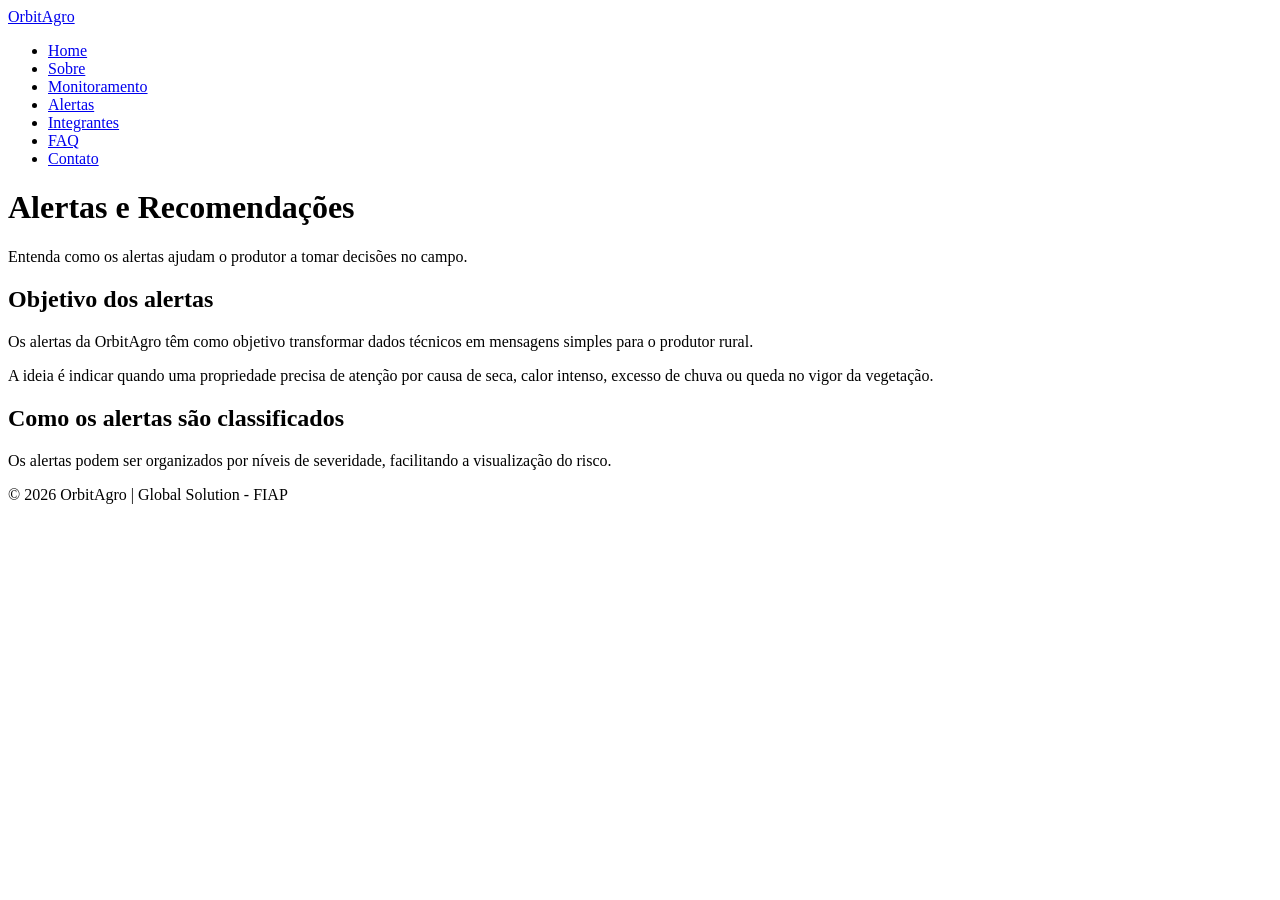
==== pages/alertas.html @ 7bfe1f3c "criando pagina de alertas agricolas" ====
<!DOCTYPE html>
<html lang="pt-BR">
<head>
    <meta charset="UTF-8">
    <meta name="viewport" content="width=device-width, initial-scale=1.0">
    <title>OrbitAgro | Alertas</title>
</head>
<body>

    <nav>
        <a href="../index.html">OrbitAgro</a>

        <ul>
            <li><a href="../index.html">Home</a></li>
            <li><a href="sobre.html">Sobre</a></li>
            <li><a href="monitoramento.html">Monitoramento</a></li>
            <li><a href="alertas.html">Alertas</a></li>
            <li><a href="integrantes.html">Integrantes</a></li>
            <li><a href="faq.html">FAQ</a></li>
            <li><a href="contato.html">Contato</a></li>
        </ul>
    </nav>

    <header>
        <h1>Alertas e Recomendações</h1>
        <p>Entenda como os alertas ajudam o produtor a tomar decisões no campo.</p>
    </header>

    <main>
        <section>
            <h2>Objetivo dos alertas</h2>

            <p>
                Os alertas da OrbitAgro têm como objetivo transformar dados técnicos em
                mensagens simples para o produtor rural.
            </p>

            <p>
                A ideia é indicar quando uma propriedade precisa de atenção por causa de
                seca, calor intenso, excesso de chuva ou queda no vigor da vegetação.
            </p>
        </section>

        <section>
            <h2>Como os alertas são classificados</h2>

            <p>
                Os alertas podem ser organizados por níveis de severidade, facilitando a
                visualização do risco.
            </p>
        </section>
    </main>

    <footer>
        <p>© 2026 OrbitAgro | Global Solution - FIAP</p>
    </footer>

</body>
</html>
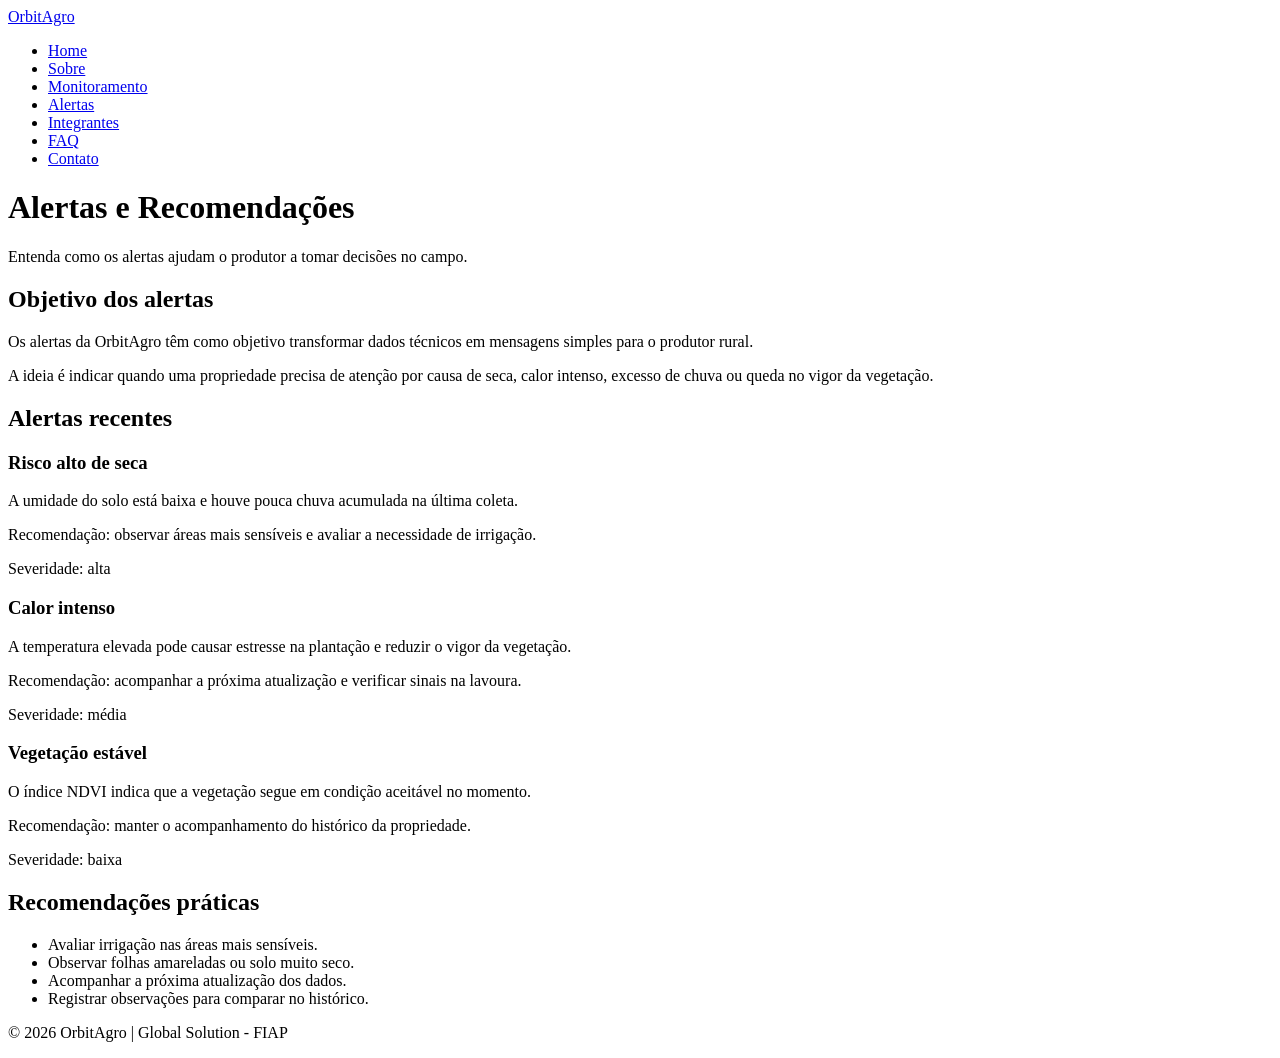
==== commit 8a27600e: "criando alertas por niveis de severidade" ====
--- a/pages/alertas.html
+++ b/pages/alertas.html
@@ -42,12 +42,51 @@
         </section>
 
         <section>
-            <h2>Como os alertas são classificados</h2>
+            <h2>Alertas recentes</h2>
 
-            <p>
-                Os alertas podem ser organizados por níveis de severidade, facilitando a
-                visualização do risco.
-            </p>
+            <article>
+                <h3>Risco alto de seca</h3>
+                <p>
+                    A umidade do solo está baixa e houve pouca chuva acumulada na última coleta.
+                </p>
+                <p>
+                    Recomendação: observar áreas mais sensíveis e avaliar a necessidade de irrigação.
+                </p>
+                <p>Severidade: alta</p>
+            </article>
+
+            <article>
+                <h3>Calor intenso</h3>
+                <p>
+                    A temperatura elevada pode causar estresse na plantação e reduzir o vigor da vegetação.
+                </p>
+                <p>
+                    Recomendação: acompanhar a próxima atualização e verificar sinais na lavoura.
+                </p>
+                <p>Severidade: média</p>
+            </article>
+
+            <article>
+                <h3>Vegetação estável</h3>
+                <p>
+                    O índice NDVI indica que a vegetação segue em condição aceitável no momento.
+                </p>
+                <p>
+                    Recomendação: manter o acompanhamento do histórico da propriedade.
+                </p>
+                <p>Severidade: baixa</p>
+            </article>
+        </section>
+
+        <section>
+            <h2>Recomendações práticas</h2>
+
+            <ul>
+                <li>Avaliar irrigação nas áreas mais sensíveis.</li>
+                <li>Observar folhas amareladas ou solo muito seco.</li>
+                <li>Acompanhar a próxima atualização dos dados.</li>
+                <li>Registrar observações para comparar no histórico.</li>
+            </ul>
         </section>
     </main>
 
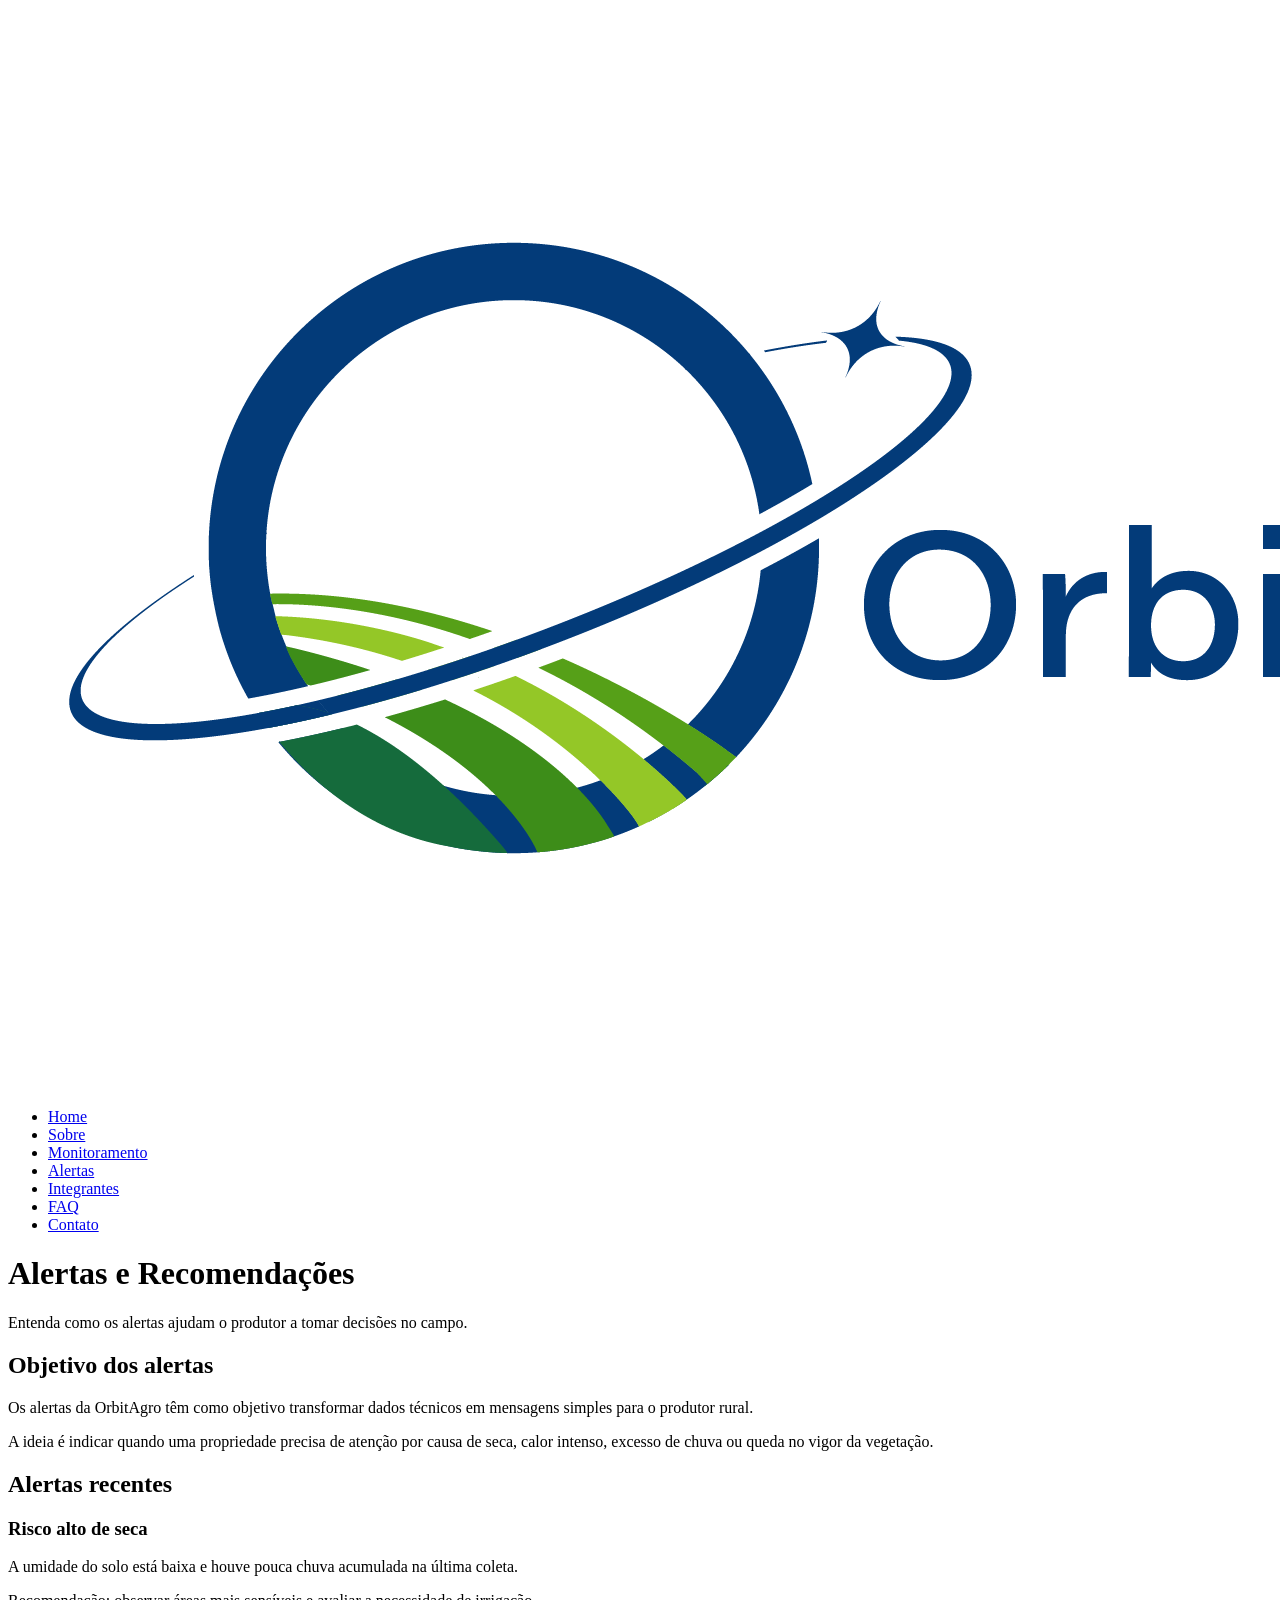
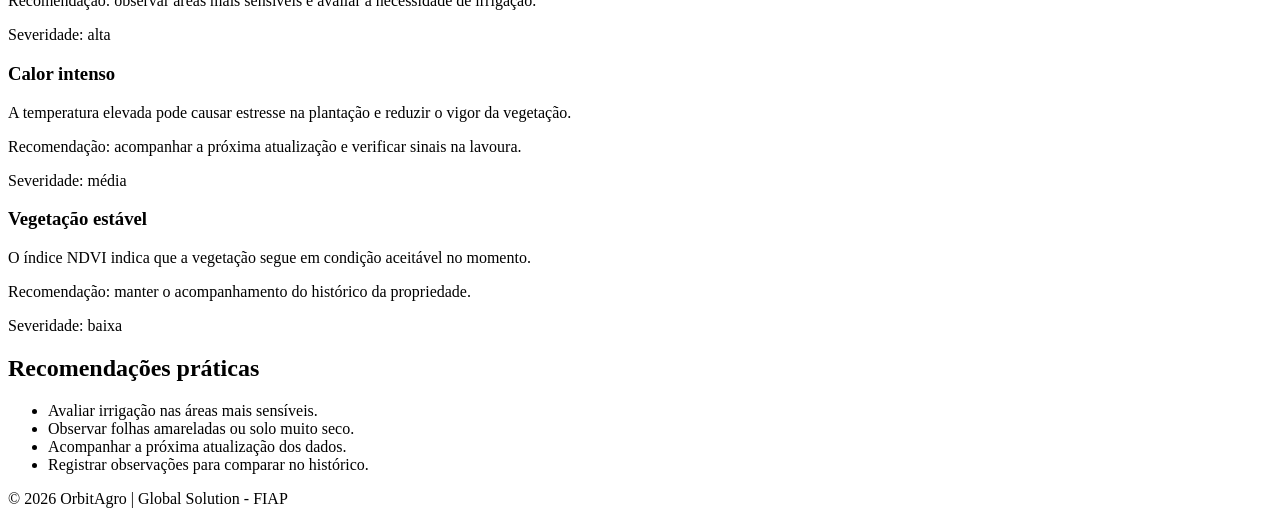
==== commit 0dc0814f: "colocando logo e imagens operacionais" ====
--- a/pages/alertas.html
+++ b/pages/alertas.html
@@ -8,7 +8,9 @@
 <body>
 
     <nav>
-        <a href="../index.html">OrbitAgro</a>
+        <a href="../index.html">
+            <img src="../assets/logo-orbitagro.png" alt="Logo OrbitAgro">
+        </a>
 
         <ul>
             <li><a href="../index.html">Home</a></li>
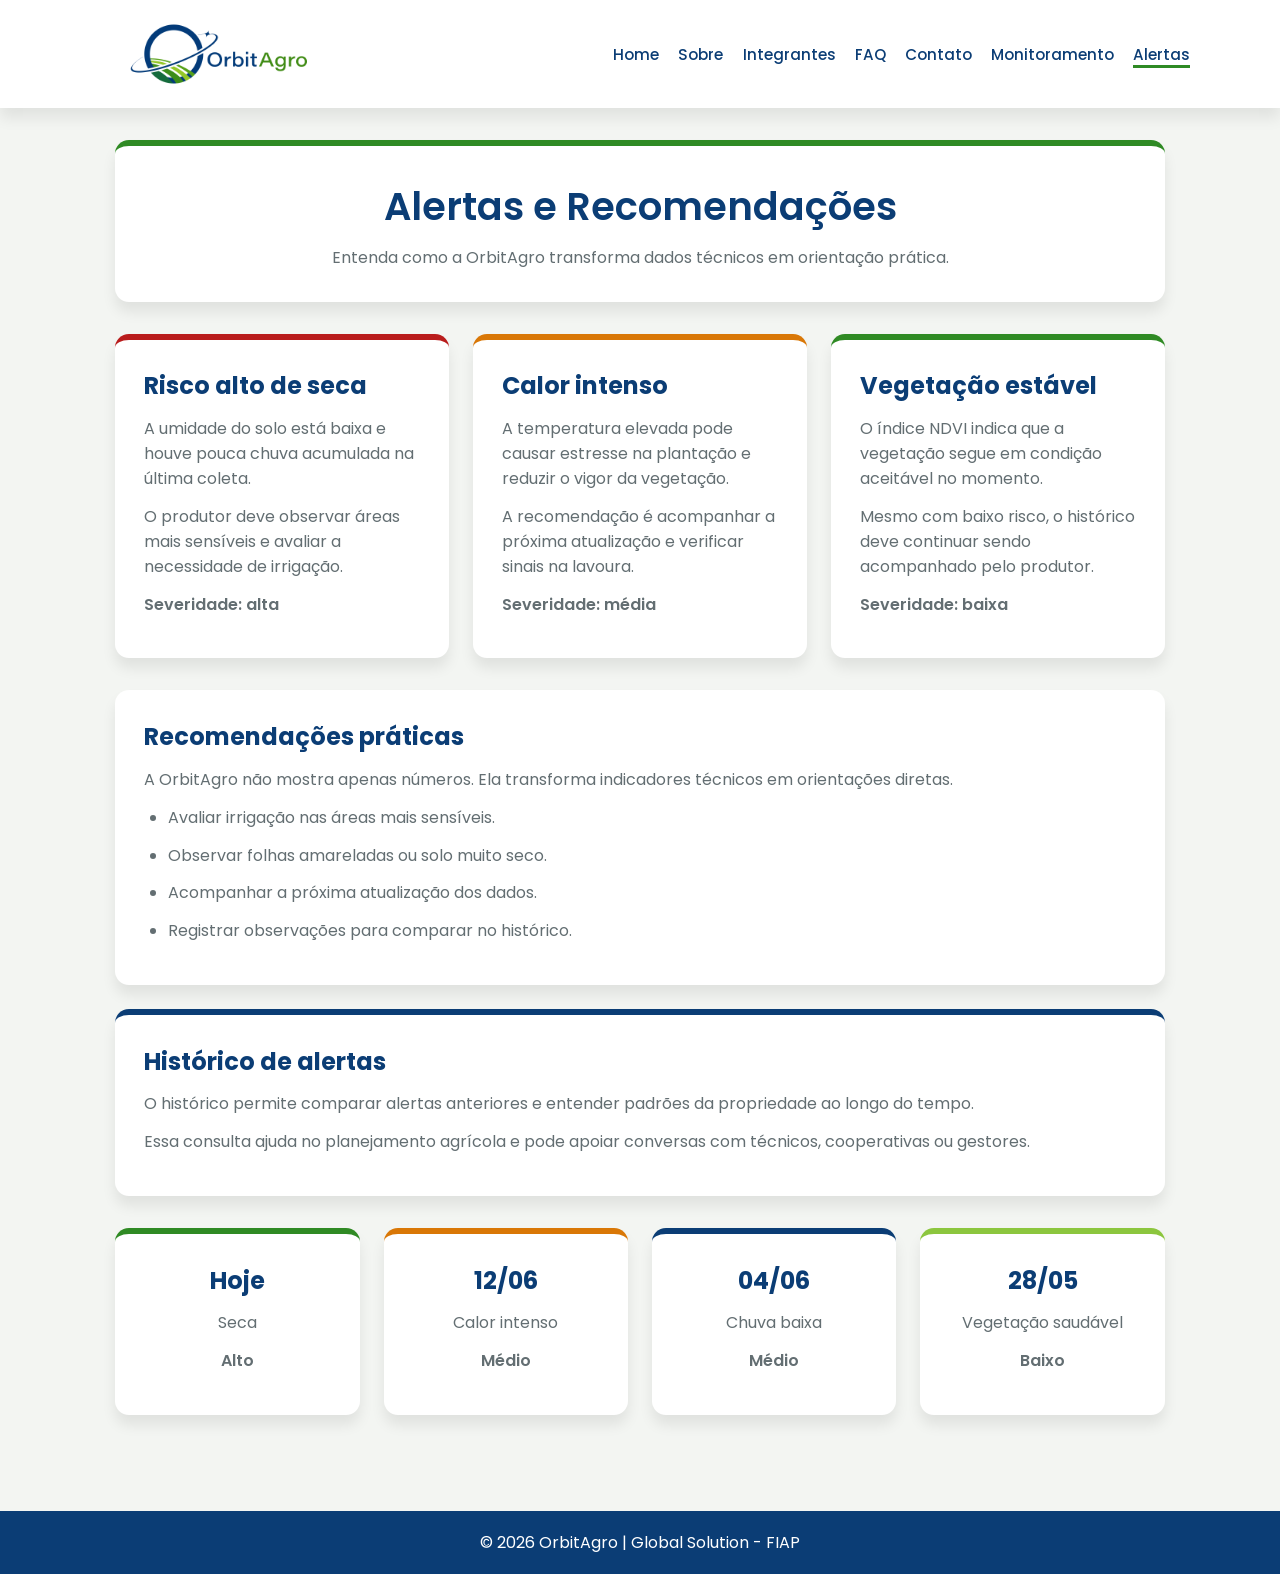
==== commit b99282ef: "criando pagina alertas em html" ====
--- a/pages/alertas.html
+++ b/pages/alertas.html
@@ -3,92 +3,111 @@
 <head>
     <meta charset="UTF-8">
     <meta name="viewport" content="width=device-width, initial-scale=1.0">
+
+    <link rel="preconnect" href="https://fonts.googleapis.com">
+    <link rel="preconnect" href="https://fonts.gstatic.com" crossorigin>
+    <link href="https://fonts.googleapis.com/css2?family=Poppins:wght@300;400;500;600;700&display=swap" rel="stylesheet">
+
+    <link rel="stylesheet" href="../css/alertas.css">
+
     <title>OrbitAgro | Alertas</title>
 </head>
 <body>
 
     <nav>
-        <a href="../index.html">
+        <a class="logo" href="../index.html">
             <img src="../assets/logo-orbitagro.png" alt="Logo OrbitAgro">
         </a>
 
-        <ul>
-            <li><a href="../index.html">Home</a></li>
-            <li><a href="sobre.html">Sobre</a></li>
-            <li><a href="monitoramento.html">Monitoramento</a></li>
-            <li><a href="alertas.html">Alertas</a></li>
-            <li><a href="integrantes.html">Integrantes</a></li>
-            <li><a href="faq.html">FAQ</a></li>
-            <li><a href="contato.html">Contato</a></li>
+        <button class="menu-btn" type="button" aria-label="Abrir menu">☰</button>
+
+        <ul class="nav-links">
+            <li><a class="nav-link " href="../index.html">Home</a></li>
+            <li><a class="nav-link " href="sobre.html">Sobre</a></li>
+            <li><a class="nav-link " href="integrantes.html">Integrantes</a></li>
+            <li><a class="nav-link " href="faq.html">FAQ</a></li>
+            <li><a class="nav-link " href="contato.html">Contato</a></li>
+            <li><a class="nav-link " href="monitoramento.html">Monitoramento</a></li>
+            <li><a class="nav-link nav-active" href="alertas.html">Alertas</a></li>
         </ul>
     </nav>
 
-    <header>
-        <h1>Alertas e Recomendações</h1>
-        <p>Entenda como os alertas ajudam o produtor a tomar decisões no campo.</p>
-    </header>
 
     <main>
-        <section>
-            <h2>Objetivo dos alertas</h2>
 
-            <p>
-                Os alertas da OrbitAgro têm como objetivo transformar dados técnicos em
-                mensagens simples para o produtor rural.
-            </p>
-
-            <p>
-                A ideia é indicar quando uma propriedade precisa de atenção por causa de
-                seca, calor intenso, excesso de chuva ou queda no vigor da vegetação.
-            </p>
+        <section class="title-section">
+            <article class="title-card">
+                <h1>Alertas e Recomendações</h1>
+                <p>Entenda como a OrbitAgro transforma dados técnicos em orientação prática.</p>
+            </article>
         </section>
-
-        <section>
-            <h2>Alertas recentes</h2>
-
-            <article>
-                <h3>Risco alto de seca</h3>
-                <p>
-                    A umidade do solo está baixa e houve pouca chuva acumulada na última coleta.
-                </p>
-                <p>
-                    Recomendação: observar áreas mais sensíveis e avaliar a necessidade de irrigação.
-                </p>
-                <p>Severidade: alta</p>
+        <section class="alert-section">
+            <article class="alert-card high-alert">
+                <h2>Risco alto de seca</h2>
+                <p>A umidade do solo está baixa e houve pouca chuva acumulada na última coleta.</p>
+                <p>O produtor deve observar áreas mais sensíveis e avaliar a necessidade de irrigação.</p>
+                <p class="alert-level">Severidade: alta</p>
             </article>
 
-            <article>
-                <h3>Calor intenso</h3>
-                <p>
-                    A temperatura elevada pode causar estresse na plantação e reduzir o vigor da vegetação.
-                </p>
-                <p>
-                    Recomendação: acompanhar a próxima atualização e verificar sinais na lavoura.
-                </p>
-                <p>Severidade: média</p>
+            <article class="alert-card medium-alert">
+                <h2>Calor intenso</h2>
+                <p>A temperatura elevada pode causar estresse na plantação e reduzir o vigor da vegetação.</p>
+                <p>A recomendação é acompanhar a próxima atualização e verificar sinais na lavoura.</p>
+                <p class="alert-level">Severidade: média</p>
             </article>
 
-            <article>
-                <h3>Vegetação estável</h3>
-                <p>
-                    O índice NDVI indica que a vegetação segue em condição aceitável no momento.
-                </p>
-                <p>
-                    Recomendação: manter o acompanhamento do histórico da propriedade.
-                </p>
-                <p>Severidade: baixa</p>
+            <article class="alert-card low-alert">
+                <h2>Vegetação estável</h2>
+                <p>O índice NDVI indica que a vegetação segue em condição aceitável no momento.</p>
+                <p>Mesmo com baixo risco, o histórico deve continuar sendo acompanhado pelo produtor.</p>
+                <p class="alert-level">Severidade: baixa</p>
             </article>
         </section>
 
-        <section>
-            <h2>Recomendações práticas</h2>
+        <section class="recommendation-section">
+            <article class="recommendation-card">
+                <h2>Recomendações práticas</h2>
+                <p>A OrbitAgro não mostra apenas números. Ela transforma indicadores técnicos em orientações diretas.</p>
 
-            <ul>
-                <li>Avaliar irrigação nas áreas mais sensíveis.</li>
-                <li>Observar folhas amareladas ou solo muito seco.</li>
-                <li>Acompanhar a próxima atualização dos dados.</li>
-                <li>Registrar observações para comparar no histórico.</li>
-            </ul>
+                <ul>
+                    <li>Avaliar irrigação nas áreas mais sensíveis.</li>
+                    <li>Observar folhas amareladas ou solo muito seco.</li>
+                    <li>Acompanhar a próxima atualização dos dados.</li>
+                    <li>Registrar observações para comparar no histórico.</li>
+                </ul>
+            </article>
+
+            <article class="recommendation-card card-blue">
+                <h2>Histórico de alertas</h2>
+                <p>O histórico permite comparar alertas anteriores e entender padrões da propriedade ao longo do tempo.</p>
+                <p>Essa consulta ajuda no planejamento agrícola e pode apoiar conversas com técnicos, cooperativas ou gestores.</p>
+            </article>
+        </section>
+
+        <section class="timeline-section">
+            <article class="timeline-card card-green">
+                <h2>Hoje</h2>
+                <p>Seca</p>
+                <p class="alert-level">Alto</p>
+            </article>
+
+            <article class="timeline-card card-warning">
+                <h2>12/06</h2>
+                <p>Calor intenso</p>
+                <p class="alert-level">Médio</p>
+            </article>
+
+            <article class="timeline-card card-blue">
+                <h2>04/06</h2>
+                <p>Chuva baixa</p>
+                <p class="alert-level">Médio</p>
+            </article>
+
+            <article class="timeline-card card-light">
+                <h2>28/05</h2>
+                <p>Vegetação saudável</p>
+                <p class="alert-level">Baixo</p>
+            </article>
         </section>
     </main>
 
@@ -96,5 +115,7 @@
         <p>© 2026 OrbitAgro | Global Solution - FIAP</p>
     </footer>
 
+
+    <script src="../js/script.js"></script>
 </body>
 </html>
--- a/css/alertas.css
+++ b/css/alertas.css
@@ -0,0 +1,304 @@
+:root {
+    --primary-color: #2f8a24;
+    --primary-dark: #0b3d75;
+    --primary-light: #8cc63e;
+    --secondary-color: #2d3436;
+    --background-color: #f3f5f2;
+    --card-color: #ffffff;
+    --text-color: #333333;
+    --muted-color: #636e72;
+    --border-color: #dce6d5;
+    --white-color: #ffffff;
+    --danger-color: #b91c1c;
+    --warning-color: #d97706;
+    --blue-soft: #e8f1fb;
+    --green-soft: #e8f5e6;
+    --yellow-soft: #fff4d8;
+    --result-box: #e8f5e6;
+    --shadow-md: 0 10px 14px rgba(0, 0, 0, 0.08);
+}
+
+* {
+    margin: 0;
+    padding: 0;
+    box-sizing: border-box;
+}
+
+body {
+    font-family: "Poppins", sans-serif;
+    background-color: var(--background-color);
+    color: var(--text-color);
+}
+
+nav {
+    display: flex;
+    justify-content: space-between;
+    align-items: center;
+    background-color: var(--white-color);
+    padding: 0 7%;
+    min-height: 12vh;
+    box-shadow: var(--shadow-md);
+}
+
+.logo {
+    display: flex;
+    align-items: center;
+    text-decoration: none;
+}
+
+.logo img {
+    width: 16rem;
+    max-height: 6.5rem;
+    object-fit: contain;
+}
+
+.nav-links {
+    display: flex;
+    list-style: none;
+    gap: 1.2rem;
+}
+
+.nav-link {
+    text-decoration: none;
+    color: var(--primary-dark);
+    font-size: 0.95rem;
+    font-weight: 500;
+}
+
+.nav-link:hover {
+    border-bottom: 3px solid var(--primary-color);
+}
+
+.nav-active {
+    border-bottom: 3px solid var(--primary-color);
+}
+
+.page-header {
+    display: none;
+}
+
+main {
+    width: 82%;
+    margin: 0 auto;
+    padding: 2rem 0;
+}
+
+footer {
+    background-color: var(--primary-dark);
+    color: var(--white-color);
+    text-align: center;
+    padding: 1.2rem;
+    margin-top: 2rem;
+}
+
+.card-blue {
+    border-top: 6px solid var(--primary-dark);
+}
+
+.card-green {
+    border-top: 6px solid var(--primary-color);
+}
+
+.card-light {
+    border-top: 6px solid var(--primary-light);
+}
+
+.card-warning {
+    border-top: 6px solid var(--warning-color);
+}
+
+.title-section {
+    margin-bottom: 2rem;
+}
+
+.title-card {
+    background-color: var(--card-color);
+    padding: 2rem;
+    border-radius: 14px;
+    box-shadow: var(--shadow-md);
+    border-top: 6px solid var(--primary-color);
+    text-align: center;
+}
+
+.title-card h1 {
+    color: var(--primary-dark);
+    font-size: 2.4rem;
+    font-weight: 600;
+    margin-bottom: 0.6rem;
+}
+
+.title-card p {
+    color: var(--muted-color);
+    font-size: 1rem;
+}
+
+.alert-section,
+.timeline-section {
+    display: flex;
+    flex-wrap: wrap;
+    gap: 1.5rem;
+    margin-bottom: 2rem;
+}
+
+.recommendation-section {
+    display: flex;
+    flex-direction: column;
+    gap: 1.5rem;
+    margin-bottom: 2rem;
+}
+
+.alert-card,
+.recommendation-card,
+.timeline-card {
+    background-color: var(--card-color);
+    padding: 1.8rem;
+    border-radius: 14px;
+    box-shadow: var(--shadow-md);
+}
+
+.alert-card {
+    width: calc(33.333% - 1rem);
+}
+
+.recommendation-card {
+    width: 100%;
+}
+
+.timeline-card {
+    width: calc(25% - 1.125rem);
+    text-align: center;
+}
+
+.alert-card h2,
+.recommendation-card h2,
+.timeline-card h2 {
+    color: var(--primary-dark);
+    margin-bottom: 0.8rem;
+}
+
+.alert-card p,
+.recommendation-card p,
+.timeline-card p,
+.recommendation-card li {
+    color: var(--muted-color);
+    margin-bottom: 0.8rem;
+}
+
+.high-alert {
+    border-top: 6px solid var(--danger-color);
+}
+
+.medium-alert {
+    border-top: 6px solid var(--warning-color);
+}
+
+.low-alert {
+    border-top: 6px solid var(--primary-color);
+}
+
+.alert-level {
+    color: var(--primary-dark);
+    font-weight: 600;
+}
+
+.recommendation-card ul {
+    margin-left: 1.5rem;
+}
+
+@media (max-width: 1100px) {
+    nav {
+        height: auto;
+        padding: 1rem 5%;
+        flex-direction: column;
+        gap: 1rem;
+    }
+
+    .logo img {
+        width: 15rem;
+    }
+
+    .nav-links {
+        flex-wrap: wrap;
+        justify-content: center;
+        gap: 1rem;
+    }
+
+    main {
+        width: 90%;
+    }
+}
+
+@media (max-width: 900px) {
+    .alert-card,
+    .recommendation-card,
+    .timeline-card {
+        width: 100%;
+    }
+}
+
+@media (max-width: 600px) {
+    .nav-links {
+        flex-direction: column;
+        align-items: center;
+    }
+
+    .logo img {
+        width: 13rem;
+    }
+
+    .title-card h1 {
+        font-size: 2rem;
+    }
+
+    main {
+        width: 92%;
+    }
+}
+
+.menu-btn {
+    display: none;
+    background-color: var(--primary-color);
+    color: var(--white-color);
+    border: none;
+    border-radius: 8px;
+    padding: 0.6rem 0.9rem;
+    font-size: 1.4rem;
+    cursor: pointer;
+}
+
+.menu-btn:hover {
+    background-color: var(--primary-dark);
+}
+
+@media (max-width: 700px) {
+    nav {
+        flex-direction: row;
+        flex-wrap: wrap;
+        justify-content: space-between;
+        align-items: center;
+        min-height: auto;
+        padding: 1rem 5%;
+    }
+
+    .menu-btn {
+        display: block;
+    }
+
+    
+    .nav-links {
+        display: none;
+        width: 100%;
+        flex-direction: column;
+        align-items: center;
+        gap: 0.8rem;
+        padding-top: 1rem;
+    }
+
+    .nav-links.nav-open {
+        display: flex;
+    }
+
+    .logo img {
+        width: 12rem;
+    }
+}
